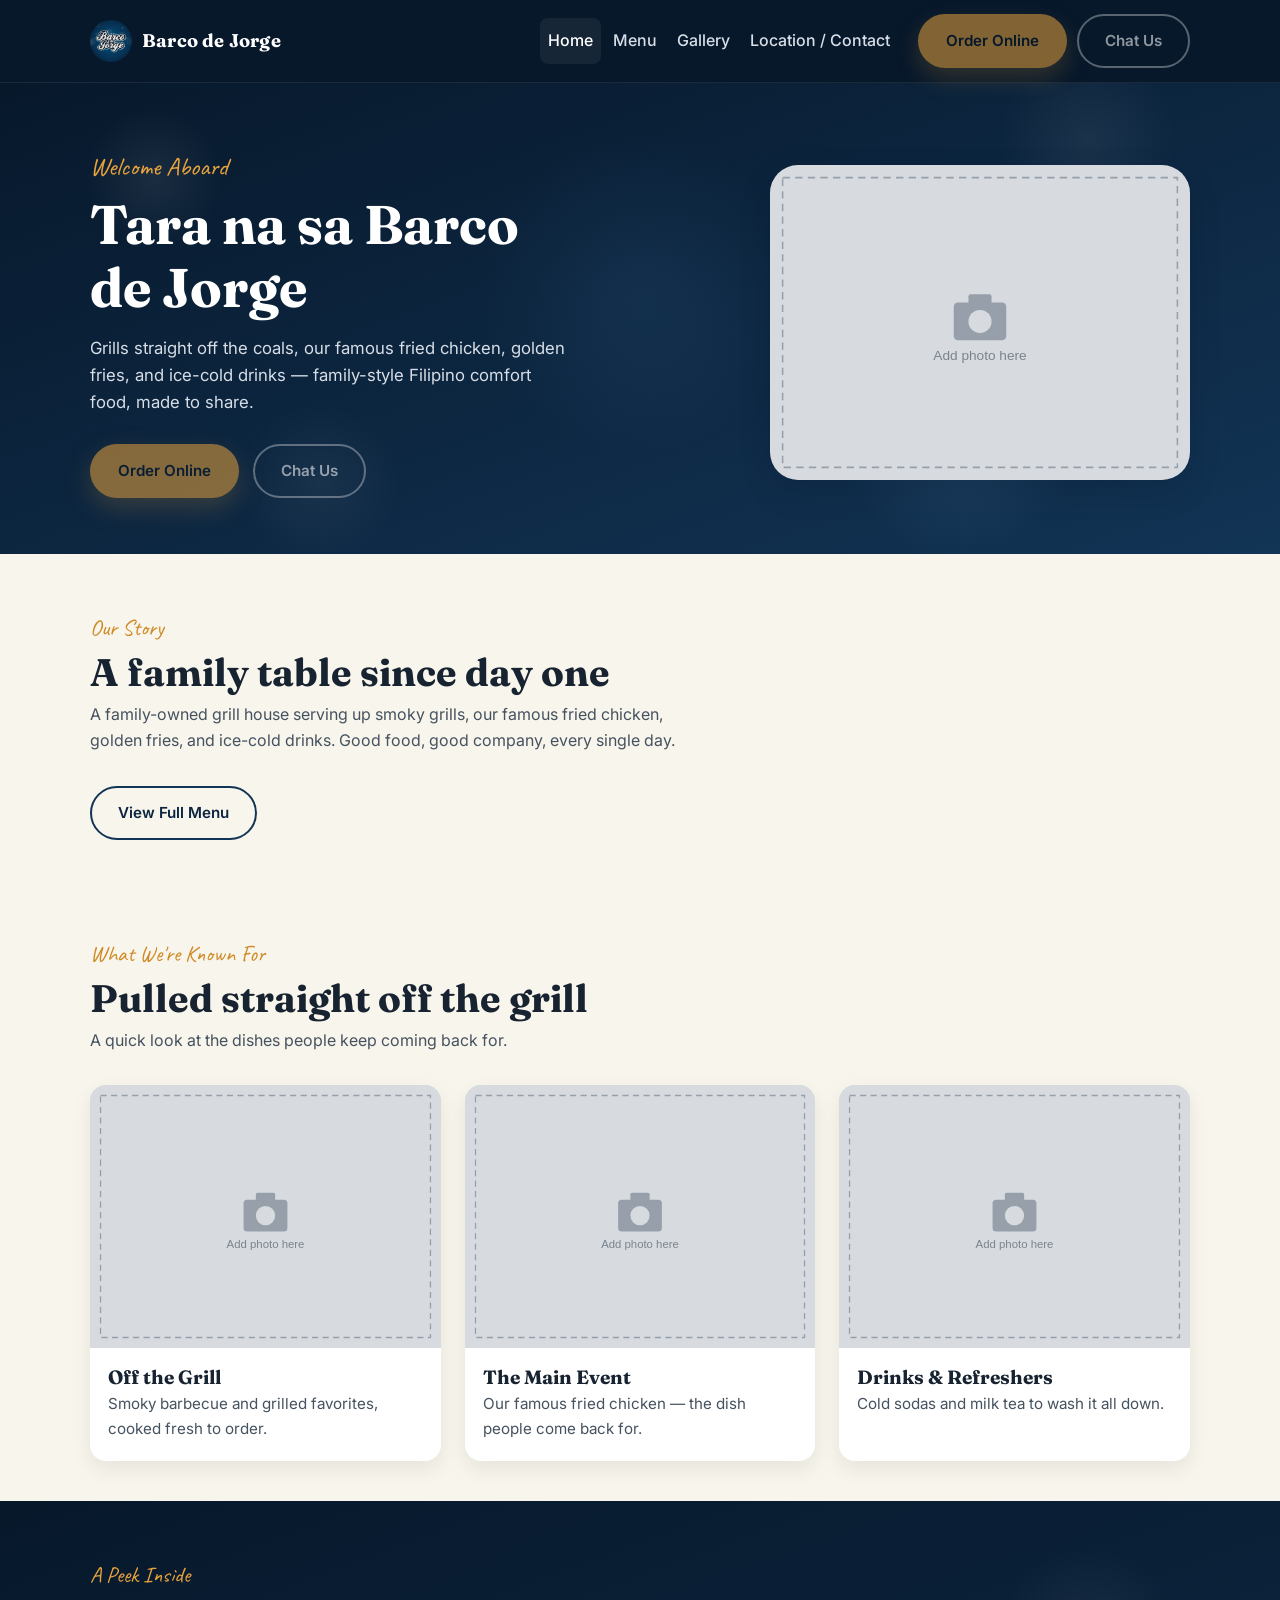
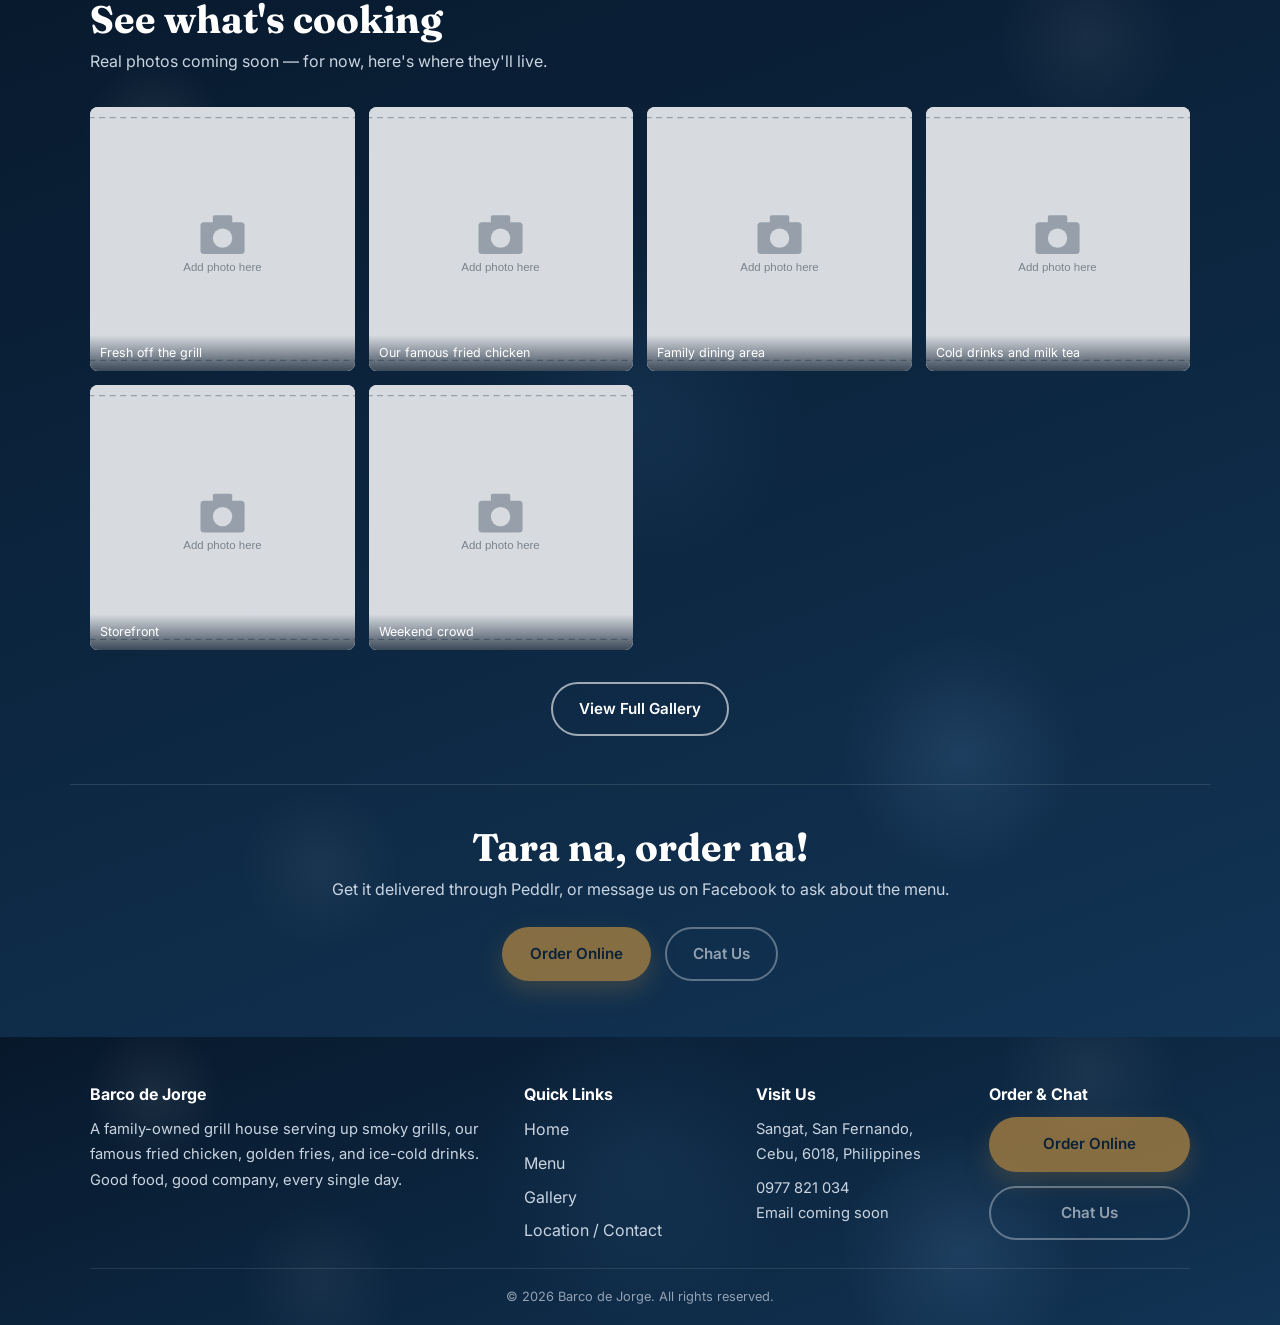
==== index.html @ 664f2fcd "Add files via upload" ====
<!DOCTYPE html>
<html lang="en">
<head>
  <meta charset="UTF-8" />
  <meta name="viewport" content="width=device-width, initial-scale=1.0" />
  <title>Barco de Jorge — Tara na sa Barco de Jorge</title>
  <meta
    name="description"
    content="Barco de Jorge is a family-owned grill house in Sangat, San Fernando, Cebu — serving grills, fried chicken, fries, and drinks. Order online or chat us today."
  />
  <link rel="icon" href="images/logo.jpg" />

  <!-- Fonts -->
  <link rel="preconnect" href="https://fonts.googleapis.com" />
  <link rel="preconnect" href="https://fonts.gstatic.com" crossorigin />
  <link
    href="https://fonts.googleapis.com/css2?family=Caveat:wght@600;700&family=Fraunces:opsz,wght@9..144,500;9..144,600;9..144,700;9..144,900&family=Inter:wght@400;500;600;700&display=swap"
    rel="stylesheet"
  />

  <link rel="stylesheet" href="css/style.css" />
</head>
<body>
  <a href="#main" class="skip-link">Skip to content</a>

  <!-- Header is built by js/main.js — edit nav links in that one file -->
  <header class="site-header" data-site-header></header>

  <main id="main">
    <!-- ============ HERO ============ -->
    <section class="hero bokeh-bg">
      <div class="container">
        <div class="hero-text">
          <span class="hero-eyebrow" data-hero-eyebrow></span>
          <h1 class="hero-heading" data-hero-heading></h1>
          <p class="hero-subheading" data-hero-subheading></p>
          <div class="cta-row">
            <a class="btn btn--gold" data-link="peddlr">Order Online</a>
            <a class="btn btn--outline" data-link="messenger">Chat Us</a>
          </div>
        </div>
        <div class="hero-image" data-hero-image></div>
      </div>
    </section>

    <!-- ============ INTRO ============ -->
    <section class="section">
      <div class="container">
        <span class="section-kicker">Our Story</span>
        <h2 class="section-heading">A family table since day one</h2>
        <p class="section-intro" data-field="shortDescription"></p>
        <a class="btn btn--outline-dark" href="menu.html">View Full Menu</a>
      </div>
    </section>

    <!-- ============ WHAT WE'RE KNOWN FOR ============ -->
    <section class="section section--tight">
      <div class="container">
        <span class="section-kicker">What We're Known For</span>
        <h2 class="section-heading">Pulled straight off the grill</h2>
        <p class="section-intro">
          A quick look at the dishes people keep coming back for.
        </p>
        <div class="highlights-grid" data-highlights></div>
      </div>
    </section>

    <!-- ============ GALLERY PREVIEW + FINAL CTA ============ -->
    <section class="section bokeh-bg">
      <div class="container">
        <span class="section-kicker">A Peek Inside</span>
        <h2 class="section-heading">See what's cooking</h2>
        <p class="section-intro">
          Real photos coming soon — for now, here's where they'll live.
        </p>

        <div class="gallery-grid" data-gallery-preview></div>

        <div class="gallery-cta">
          <a class="btn btn--outline" href="gallery.html">View Full Gallery</a>
        </div>
      </div>

      <div class="container" style="margin-top: 48px; border-top: 1px solid rgba(255,255,255,0.12); padding-top: 40px; text-align: center;">
        <h2 class="section-heading">Tara na, order na!</h2>
        <p class="section-intro" style="margin: 0 auto 24px;">
          Get it delivered through Peddlr, or message us on Facebook to ask about the menu.
        </p>
        <div class="cta-row" style="justify-content: center;">
          <a class="btn btn--gold" data-link="peddlr">Order Online</a>
          <a class="btn btn--outline" data-link="messenger">Chat Us</a>
        </div>
      </div>
    </section>
  </main>

  <!-- Footer is built by js/main.js — edit address/hours in js/site-data.js -->
  <footer class="site-footer bokeh-bg" data-site-footer></footer>

  <script src="js/site-data.js"></script>
  <script src="js/main.js"></script>
</body>
</html>
---- css/style.css ----
/* ============================================================================
   BARCO DE JORGE — STYLESHEET
   ============================================================================
   Section map:
     1. Design tokens (colors, fonts, spacing)
     2. Reset & base styles
     3. Layout helpers
     4. Buttons
     5. Header / navigation
     6. Hero
     7. Highlight cards (homepage)
     8. Gallery
     9. Menu / food cards
     10. Page header banner (menu/gallery/location)
     11. Location page
     12. Footer
     13. Responsive breakpoints
   ========================================================================= */

/* 1. DESIGN TOKENS ------------------------------------------------------- */

:root {
  /* Colors — pulled from the Barco de Jorge logo (deep navy + warm gold) */
  --navy-950: #07182b;
  --navy-900: #0c2540;
  --navy-800: #123455;
  --navy-700: #18436b;
  --gold-500: #e8a33d;
  --gold-600: #cf8a25;
  --cream-50: #f8f5ec;
  --cream-100: #f1ecdf;
  --ink-900: #182331;
  --ink-700: #45525f;
  --gray-300: #d7dbe0;
  --gray-500: #97a0aa;
  --white: #ffffff;

  /* Type */
  --font-display: "Fraunces", "Georgia", serif;
  --font-script: "Caveat", cursive;
  --font-body: "Inter", -apple-system, BlinkMacSystemFont, "Segoe UI", sans-serif;

  /* Spacing / shape */
  --radius-sm: 8px;
  --radius-md: 16px;
  --radius-lg: 28px;
  --container-width: 1140px;
  --shadow-soft: 0 12px 30px rgba(7, 24, 43, 0.18);
}

/* 2. RESET & BASE --------------------------------------------------------*/

* {
  margin: 0;
  padding: 0;
  box-sizing: border-box;
}

html {
  scroll-behavior: smooth;
}

body {
  font-family: var(--font-body);
  color: var(--ink-900);
  background-color: var(--cream-50);
  line-height: 1.6;
  -webkit-font-smoothing: antialiased;
}

img {
  max-width: 100%;
  display: block;
}

a {
  color: inherit;
  text-decoration: none;
}

ul {
  list-style: none;
}

h1, h2, h3, h4 {
  font-family: var(--font-display);
  line-height: 1.15;
  font-weight: 700;
}

a:focus-visible,
button:focus-visible {
  outline: 3px solid var(--gold-500);
  outline-offset: 3px;
}

.skip-link {
  position: absolute;
  left: -999px;
  top: 0;
  background-color: var(--gold-500);
  color: var(--navy-950);
  padding: 10px 16px;
  font-weight: 700;
  z-index: 200;
}

.skip-link:focus {
  left: 12px;
  top: 12px;
}

@media (prefers-reduced-motion: reduce) {
  html {
    scroll-behavior: auto;
  }
  * {
    transition: none !important;
    animation: none !important;
  }
}

/* 3. LAYOUT HELPERS ------------------------------------------------------*/

.container {
  width: 100%;
  max-width: var(--container-width);
  margin: 0 auto;
  padding: 0 20px;
}

.section {
  padding: 56px 0;
}

.section--tight {
  padding: 40px 0;
}

.section--dark {
  background-color: var(--navy-900);
  color: var(--white);
}

.section-heading {
  font-size: clamp(1.7rem, 4vw, 2.4rem);
  margin-bottom: 8px;
}

.section-kicker {
  font-family: var(--font-script);
  font-size: 1.4rem;
  color: var(--gold-600);
  display: block;
  margin-bottom: 4px;
}

.section--dark .section-kicker,
.bokeh-bg .section-kicker {
  color: var(--gold-500);
}

.section-intro {
  max-width: 620px;
  color: var(--ink-700);
  margin-bottom: 32px;
}

.section--dark .section-intro,
.bokeh-bg .section-intro {
  color: #c9d4e0;
}

/* Signature "bokeh" glow — echoes the logo's background, reused across
   dark sections to tie the whole site together. Any section using this
   class is a dark section, so text inside it defaults to light/white. */
.bokeh-bg {
  position: relative;
  color: var(--white);
  background-color: var(--navy-900);
  background-image:
    radial-gradient(circle at 12% 20%, rgba(255, 255, 255, 0.07) 0, transparent 70px),
    radial-gradient(circle at 85% 12%, rgba(255, 255, 255, 0.06) 0, transparent 90px),
    radial-gradient(circle at 75% 75%, rgba(120, 170, 220, 0.14) 0, transparent 120px),
    radial-gradient(circle at 25% 85%, rgba(255, 255, 255, 0.05) 0, transparent 80px),
    radial-gradient(circle at 50% 45%, rgba(80, 140, 200, 0.10) 0, transparent 160px),
    linear-gradient(160deg, var(--navy-950), var(--navy-800));
  background-repeat: no-repeat;
}

/* 4. BUTTONS ---------------------------------------------------------------*/

.btn {
  display: inline-flex;
  align-items: center;
  justify-content: center;
  gap: 8px;
  padding: 13px 26px;
  border-radius: 999px;
  font-weight: 600;
  font-size: 0.95rem;
  border: 2px solid transparent;
  cursor: pointer;
  transition: transform 0.15s ease, box-shadow 0.15s ease, background-color 0.15s ease;
  white-space: nowrap;
}

.btn:hover {
  transform: translateY(-2px);
}

.btn--gold {
  background-color: var(--gold-500);
  color: var(--navy-950);
  box-shadow: 0 10px 24px rgba(232, 163, 61, 0.35);
}

.btn--gold:hover {
  background-color: var(--gold-600);
}

.btn--outline {
  background-color: transparent;
  border-color: rgba(255, 255, 255, 0.6);
  color: var(--white);
}

.btn--outline:hover {
  background-color: rgba(255, 255, 255, 0.12);
}

.btn--outline-dark {
  background-color: transparent;
  border-color: var(--navy-800);
  color: var(--navy-900);
}

.btn--outline-dark:hover {
  background-color: rgba(12, 37, 64, 0.06);
}

.btn--block {
  width: 100%;
}

.btn.is-pending {
  opacity: 0.55;
  cursor: not-allowed;
}

.cta-row {
  display: flex;
  flex-wrap: wrap;
  gap: 14px;
}

/* 5. HEADER / NAVIGATION ---------------------------------------------------*/

.site-header {
  position: sticky;
  top: 0;
  z-index: 100;
  background-color: var(--navy-950);
  border-bottom: 1px solid rgba(255, 255, 255, 0.08);
}

.site-header .container {
  display: flex;
  align-items: center;
  justify-content: space-between;
  gap: 16px;
  padding-top: 12px;
  padding-bottom: 12px;
  position: relative;
}

.brand {
  display: flex;
  align-items: center;
  gap: 10px;
  color: var(--white);
}

.brand img {
  height: 42px;
  width: 42px;
  border-radius: 50%;
  object-fit: cover;
  flex-shrink: 0;
}

.brand-name {
  font-family: var(--font-display);
  font-size: 1.15rem;
  font-weight: 700;
  letter-spacing: 0.2px;
}

.nav-toggle {
  display: flex;
  flex-direction: column;
  justify-content: center;
  gap: 5px;
  width: 40px;
  height: 40px;
  background: transparent;
  border: none;
  cursor: pointer;
}

.nav-toggle span {
  display: block;
  height: 2px;
  background-color: var(--white);
  border-radius: 2px;
  transition: transform 0.2s ease, opacity 0.2s ease;
}

.nav-toggle.is-open span:nth-child(1) {
  transform: translateY(7px) rotate(45deg);
}
.nav-toggle.is-open span:nth-child(2) {
  opacity: 0;
}
.nav-toggle.is-open span:nth-child(3) {
  transform: translateY(-7px) rotate(-45deg);
}

.nav-menu {
  position: absolute;
  top: 100%;
  left: 0;
  right: 0;
  background-color: var(--navy-950);
  border-bottom: 1px solid rgba(255, 255, 255, 0.08);
  flex-direction: column;
  align-items: stretch;
  gap: 4px;
  padding: 12px 20px 20px;
  display: none;
}

.nav-menu.is-open {
  display: flex;
}

.nav-links {
  display: flex;
  flex-direction: column;
  gap: 2px;
}

.nav-links a {
  display: block;
  padding: 10px 8px;
  color: #d7dee7;
  font-weight: 500;
  border-radius: var(--radius-sm);
}

.nav-links a:hover,
.nav-links a.is-active {
  color: var(--white);
  background-color: rgba(255, 255, 255, 0.06);
}

.nav-ctas {
  display: flex;
  flex-direction: column;
  gap: 10px;
  margin-top: 12px;
}

/* 6. HERO --------------------------------------------------------------- */

.hero {
  padding: 64px 0 56px;
  color: var(--white);
}

.hero .container {
  display: flex;
  flex-direction: column;
  gap: 36px;
  align-items: center;
  text-align: center;
}

.hero-text {
  max-width: 560px;
}

.hero-eyebrow {
  font-family: var(--font-script);
  font-size: 1.6rem;
  color: var(--gold-500);
  display: block;
  margin-bottom: 6px;
}

.hero-heading {
  font-size: clamp(2.1rem, 6vw, 3.4rem);
  margin-bottom: 16px;
}

.hero-subheading {
  font-size: 1.05rem;
  color: #d7dee7;
  margin-bottom: 28px;
}

.hero-image {
  width: 100%;
  max-width: 420px;
  border-radius: var(--radius-lg);
  overflow: hidden;
  box-shadow: var(--shadow-soft);
  aspect-ratio: 4 / 3;
}

.hero-image img {
  width: 100%;
  height: 100%;
  object-fit: cover;
}

.hero .cta-row {
  justify-content: center;
}

/* 7. HIGHLIGHT CARDS (homepage) -----------------------------------------*/

.highlights-grid {
  display: grid;
  grid-template-columns: 1fr;
  gap: 24px;
}

.highlight-card {
  display: block;
  background-color: var(--white);
  border-radius: var(--radius-md);
  overflow: hidden;
  box-shadow: 0 8px 20px rgba(7, 24, 43, 0.08);
  transition: transform 0.18s ease, box-shadow 0.18s ease;
}

.highlight-card:hover {
  transform: translateY(-4px);
  box-shadow: 0 14px 28px rgba(7, 24, 43, 0.14);
}

.highlight-card__image {
  aspect-ratio: 4 / 3;
  background-color: var(--gray-300);
}

.highlight-card__image img {
  width: 100%;
  height: 100%;
  object-fit: cover;
}

.highlight-card h3 {
  font-size: 1.2rem;
  padding: 18px 18px 4px;
}

.highlight-card p {
  padding: 0 18px 20px;
  color: var(--ink-700);
  font-size: 0.95rem;
}

/* 8. GALLERY -------------------------------------------------------------*/

.gallery-grid {
  display: grid;
  grid-template-columns: repeat(2, 1fr);
  gap: 14px;
}

.gallery-item {
  position: relative;
  aspect-ratio: 1 / 1;
  border-radius: var(--radius-sm);
  overflow: hidden;
  background-color: var(--gray-300);
}

.gallery-item img {
  width: 100%;
  height: 100%;
  object-fit: cover;
  transition: transform 0.3s ease;
}

.gallery-item:hover img {
  transform: scale(1.05);
}

.gallery-item figcaption {
  position: absolute;
  left: 0;
  right: 0;
  bottom: 0;
  padding: 8px 10px;
  font-size: 0.78rem;
  color: var(--white);
  background: linear-gradient(to top, rgba(7, 24, 43, 0.75), transparent);
}

.gallery-cta {
  text-align: center;
  margin-top: 32px;
}

/* 9. MENU / FOOD CARDS ---------------------------------------------------*/

.menu-jump-nav {
  position: sticky;
  top: 67px;
  z-index: 50;
  background-color: var(--cream-50);
  border-bottom: 1px solid var(--gray-300);
  overflow-x: auto;
  white-space: nowrap;
  -webkit-overflow-scrolling: touch;
}

.menu-jump-nav .container {
  display: flex;
  gap: 8px;
  padding-top: 12px;
  padding-bottom: 12px;
}

.menu-jump-nav a {
  padding: 8px 16px;
  border-radius: 999px;
  background-color: var(--white);
  border: 1px solid var(--gray-300);
  font-size: 0.85rem;
  font-weight: 600;
  color: var(--ink-900);
  flex-shrink: 0;
}

.menu-jump-nav a:hover {
  border-color: var(--gold-500);
  color: var(--gold-600);
}

.menu-category {
  padding: 40px 0 16px;
  scroll-margin-top: 120px;
}

.menu-category__title {
  font-size: clamp(1.5rem, 3.5vw, 2rem);
  margin-bottom: 18px;
  border-bottom: 3px solid var(--gold-500);
  display: inline-block;
  padding-bottom: 6px;
}

.menu-subcategory__title {
  font-size: 1.15rem;
  margin: 24px 0 14px;
  color: var(--navy-800);
}

.menu-grid {
  display: grid;
  grid-template-columns: 1fr;
  gap: 18px;
}

.food-card {
  display: flex;
  gap: 14px;
  background-color: var(--white);
  border-radius: var(--radius-md);
  overflow: hidden;
  box-shadow: 0 6px 16px rgba(7, 24, 43, 0.06);
}

.food-card__image {
  width: 110px;
  flex-shrink: 0;
  background-color: var(--gray-300);
}

.food-card__image img {
  width: 100%;
  height: 100%;
  object-fit: cover;
}

.food-card__body {
  padding: 12px 14px 12px 0;
  flex-grow: 1;
}

.food-card__title-row {
  display: flex;
  justify-content: space-between;
  align-items: baseline;
  gap: 8px;
}

.food-card__title-row h4 {
  font-size: 1.02rem;
}

.food-card__price {
  font-weight: 700;
  color: var(--gold-600);
  font-family: var(--font-display);
  flex-shrink: 0;
}

.food-card p {
  color: var(--ink-700);
  font-size: 0.88rem;
  margin-top: 4px;
}

/* 10. PAGE HEADER BANNER (menu / gallery / location) ---------------------*/

.page-banner {
  padding: 48px 0;
  color: var(--white);
  text-align: center;
}

.page-banner h1 {
  font-size: clamp(2rem, 5vw, 2.8rem);
}

.page-banner p {
  color: #d7dee7;
  margin-top: 8px;
}

/* 11. LOCATION PAGE -------------------------------------------------------*/

.location-grid {
  display: grid;
  grid-template-columns: 1fr;
  gap: 32px;
}

.contact-card {
  background-color: var(--white);
  border-radius: var(--radius-md);
  padding: 28px;
  box-shadow: 0 8px 20px rgba(7, 24, 43, 0.08);
}

.contact-card h3 {
  font-size: 1.2rem;
  margin-bottom: 14px;
  color: var(--navy-900);
}

.contact-list {
  display: flex;
  flex-direction: column;
  gap: 14px;
  margin-bottom: 20px;
}

.contact-list li {
  display: flex;
  gap: 12px;
  align-items: flex-start;
}

.contact-list .icon {
  font-size: 1.1rem;
  flex-shrink: 0;
  margin-top: 2px;
}

.hours-table {
  width: 100%;
  border-collapse: collapse;
}

.hours-table td {
  padding: 8px 0;
  border-bottom: 1px solid var(--cream-100);
  font-size: 0.95rem;
}

.hours-table td:first-child {
  font-weight: 600;
  color: var(--navy-900);
}

.hours-table td:last-child {
  text-align: right;
  color: var(--ink-700);
}

.map-embed {
  width: 100%;
  aspect-ratio: 4 / 3;
  border: 0;
  border-radius: var(--radius-md);
  overflow: hidden;
}

/* 12. FOOTER --------------------------------------------------------------*/

.site-footer {
  color: #c9d4e0;
}

.footer-grid {
  display: grid;
  grid-template-columns: 1fr;
  gap: 32px;
  padding: 48px 0 24px;
}

.footer-col h4 {
  color: var(--white);
  font-size: 1rem;
  margin-bottom: 14px;
  font-family: var(--font-body);
  font-weight: 700;
}

.footer-col p,
.footer-col address {
  font-size: 0.92rem;
  font-style: normal;
  line-height: 1.7;
}

.footer-links {
  display: flex;
  flex-direction: column;
  gap: 8px;
}

.footer-links a:hover {
  color: var(--white);
}

.footer-socials {
  display: flex;
  gap: 12px;
  margin-top: 14px;
}

.footer-socials a {
  width: 36px;
  height: 36px;
  display: flex;
  align-items: center;
  justify-content: center;
  border-radius: 50%;
  background-color: rgba(255, 255, 255, 0.08);
  font-size: 0.72rem;
  font-weight: 700;
  letter-spacing: 0.5px;
}

.footer-socials a:hover {
  background-color: var(--gold-500);
  color: var(--navy-950);
}

.footer-bottom {
  border-top: 1px solid rgba(255, 255, 255, 0.1);
  padding: 18px 0;
  font-size: 0.8rem;
  text-align: center;
  color: #93a2b4;
}

/* 13. RESPONSIVE ----------------------------------------------------------*/

@media (min-width: 700px) {
  .gallery-grid {
    grid-template-columns: repeat(3, 1fr);
  }

  .menu-grid {
    grid-template-columns: repeat(2, 1fr);
  }

  .location-grid {
    grid-template-columns: 1.1fr 1fr;
  }

  .footer-grid {
    grid-template-columns: repeat(2, 1fr);
  }
}

@media (min-width: 880px) {
  .site-header .container {
    padding-top: 14px;
    padding-bottom: 14px;
  }

  .nav-toggle {
    display: none;
  }

  .nav-menu {
    position: static;
    display: flex !important;
    flex-direction: row;
    align-items: center;
    background: transparent;
    border-bottom: none;
    padding: 0;
    width: auto;
    gap: 20px;
  }

  .nav-links {
    flex-direction: row;
    gap: 4px;
  }

  .nav-ctas {
    flex-direction: row;
    margin-top: 0;
  }

  .hero .container {
    flex-direction: row;
    text-align: left;
    justify-content: space-between;
  }

  .hero-text {
    max-width: 480px;
  }

  .hero .cta-row {
    justify-content: flex-start;
  }

  .highlights-grid {
    grid-template-columns: repeat(3, 1fr);
  }
}

@media (min-width: 1100px) {
  .footer-grid {
    grid-template-columns: 2fr 1fr 1fr 1fr;
  }

  .gallery-grid {
    grid-template-columns: repeat(4, 1fr);
  }
}
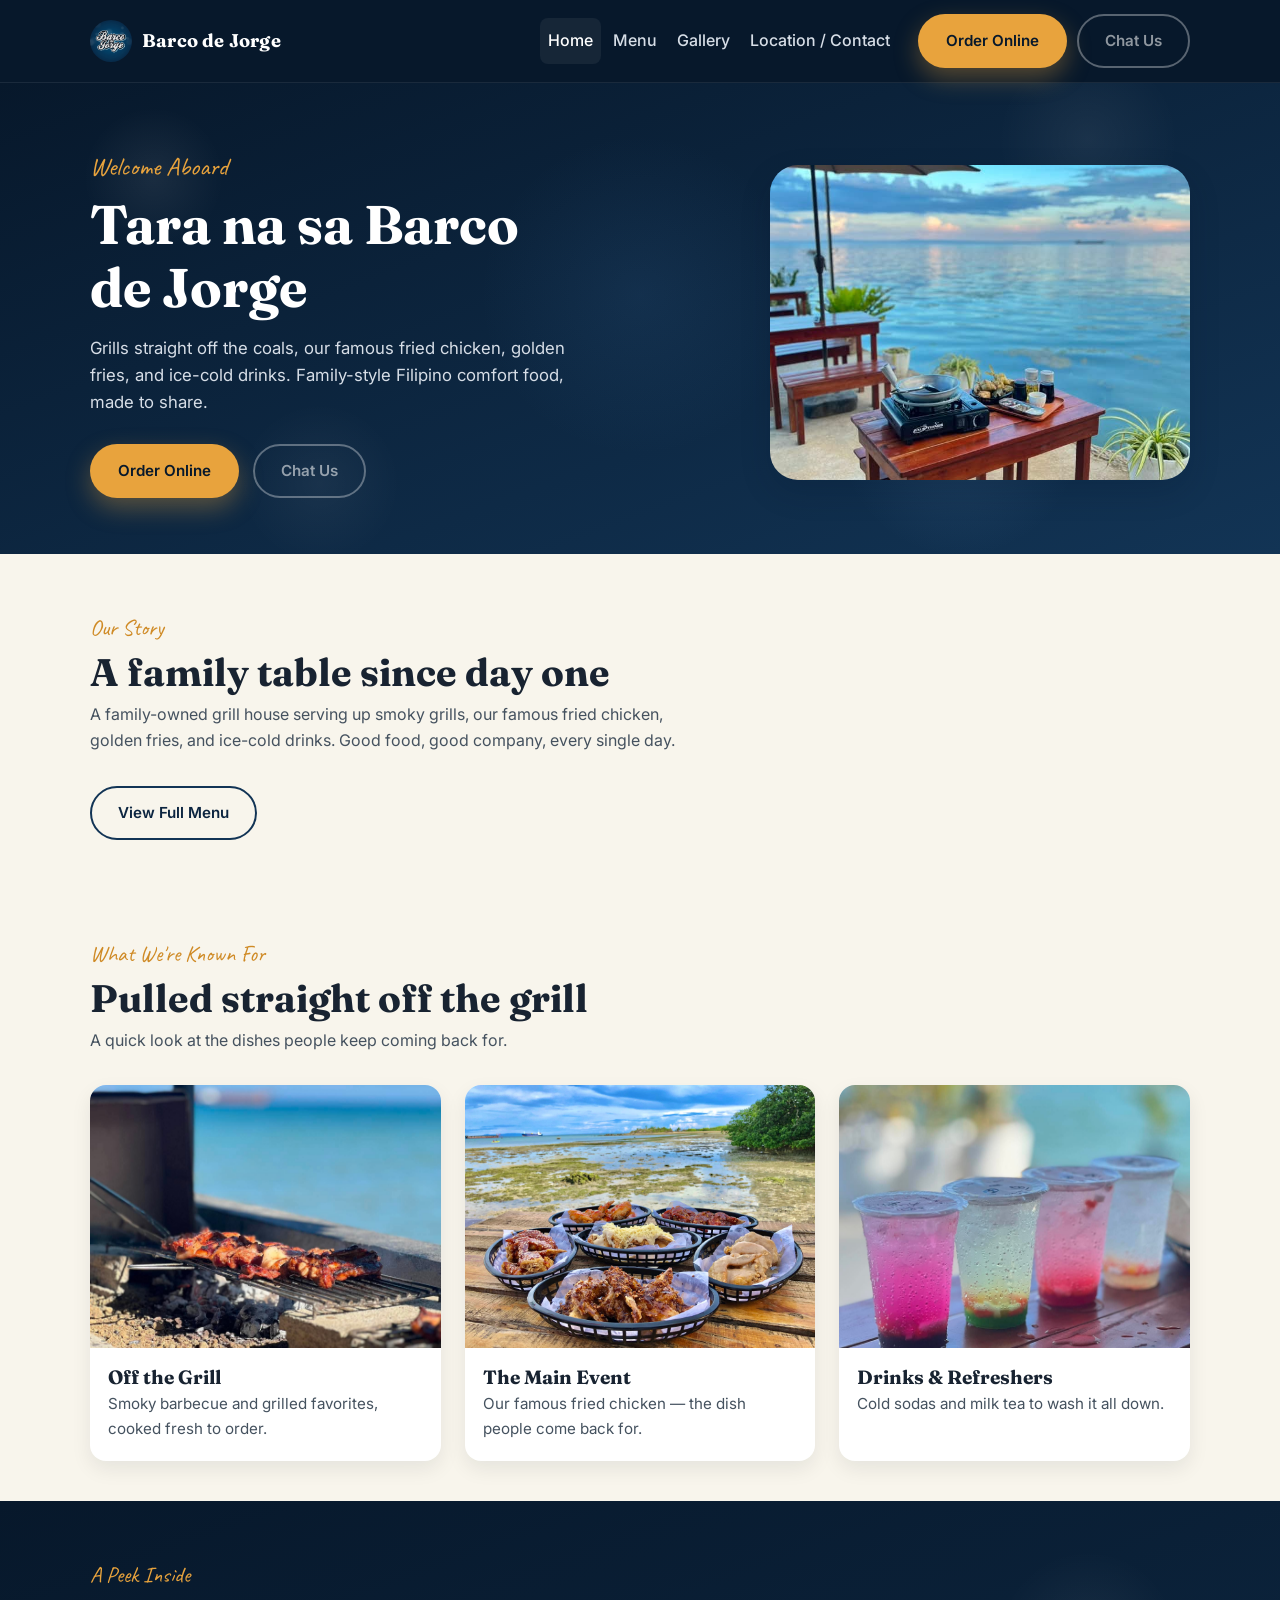
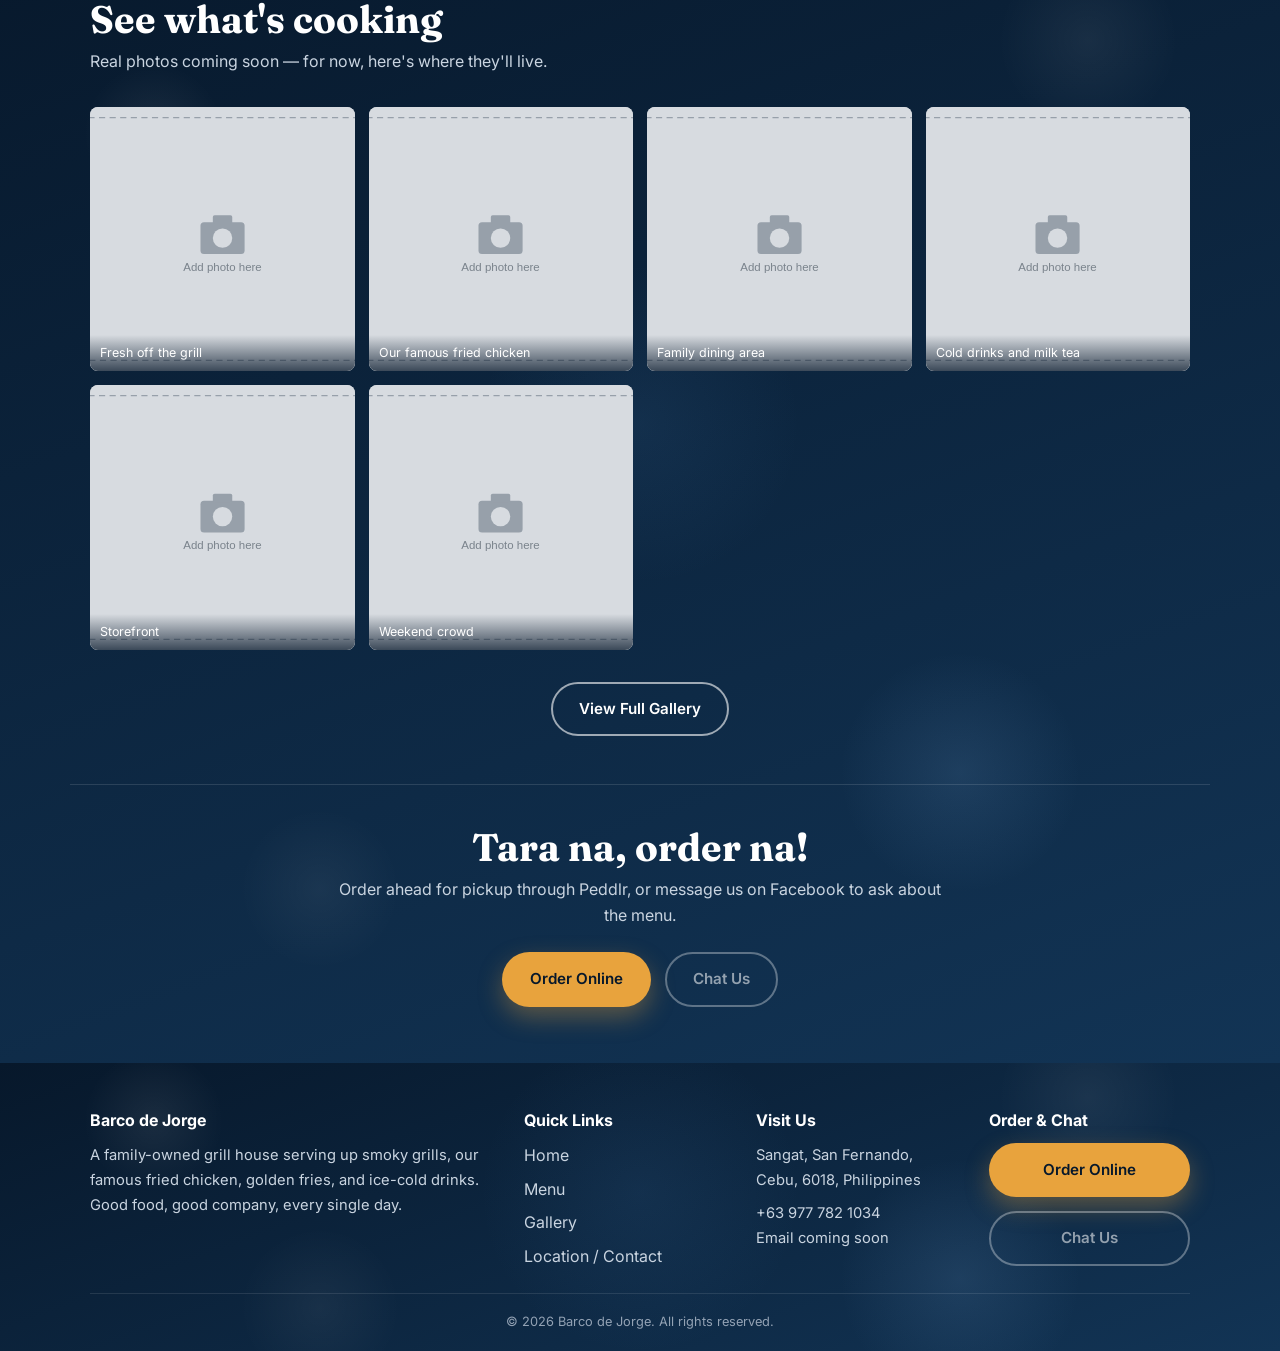
==== commit f2d9115a: "Add files via upload" ====
--- a/index.html
+++ b/index.html
@@ -35,7 +35,7 @@
           <h1 class="hero-heading" data-hero-heading></h1>
           <p class="hero-subheading" data-hero-subheading></p>
           <div class="cta-row">
-            <a class="btn btn--gold" data-link="peddlr">Order Online</a>
+            <a class="btn btn--gold" href="order-policy.html">Order Online</a>
             <a class="btn btn--outline" data-link="messenger">Chat Us</a>
           </div>
         </div>
@@ -84,10 +84,10 @@
       <div class="container" style="margin-top: 48px; border-top: 1px solid rgba(255,255,255,0.12); padding-top: 40px; text-align: center;">
         <h2 class="section-heading">Tara na, order na!</h2>
         <p class="section-intro" style="margin: 0 auto 24px;">
-          Get it delivered through Peddlr, or message us on Facebook to ask about the menu.
+          Order ahead for pickup through Peddlr, or message us on Facebook to ask about the menu.
         </p>
         <div class="cta-row" style="justify-content: center;">
-          <a class="btn btn--gold" data-link="peddlr">Order Online</a>
+          <a class="btn btn--gold" href="order-policy.html">Order Online</a>
           <a class="btn btn--outline" data-link="messenger">Chat Us</a>
         </div>
       </div>
